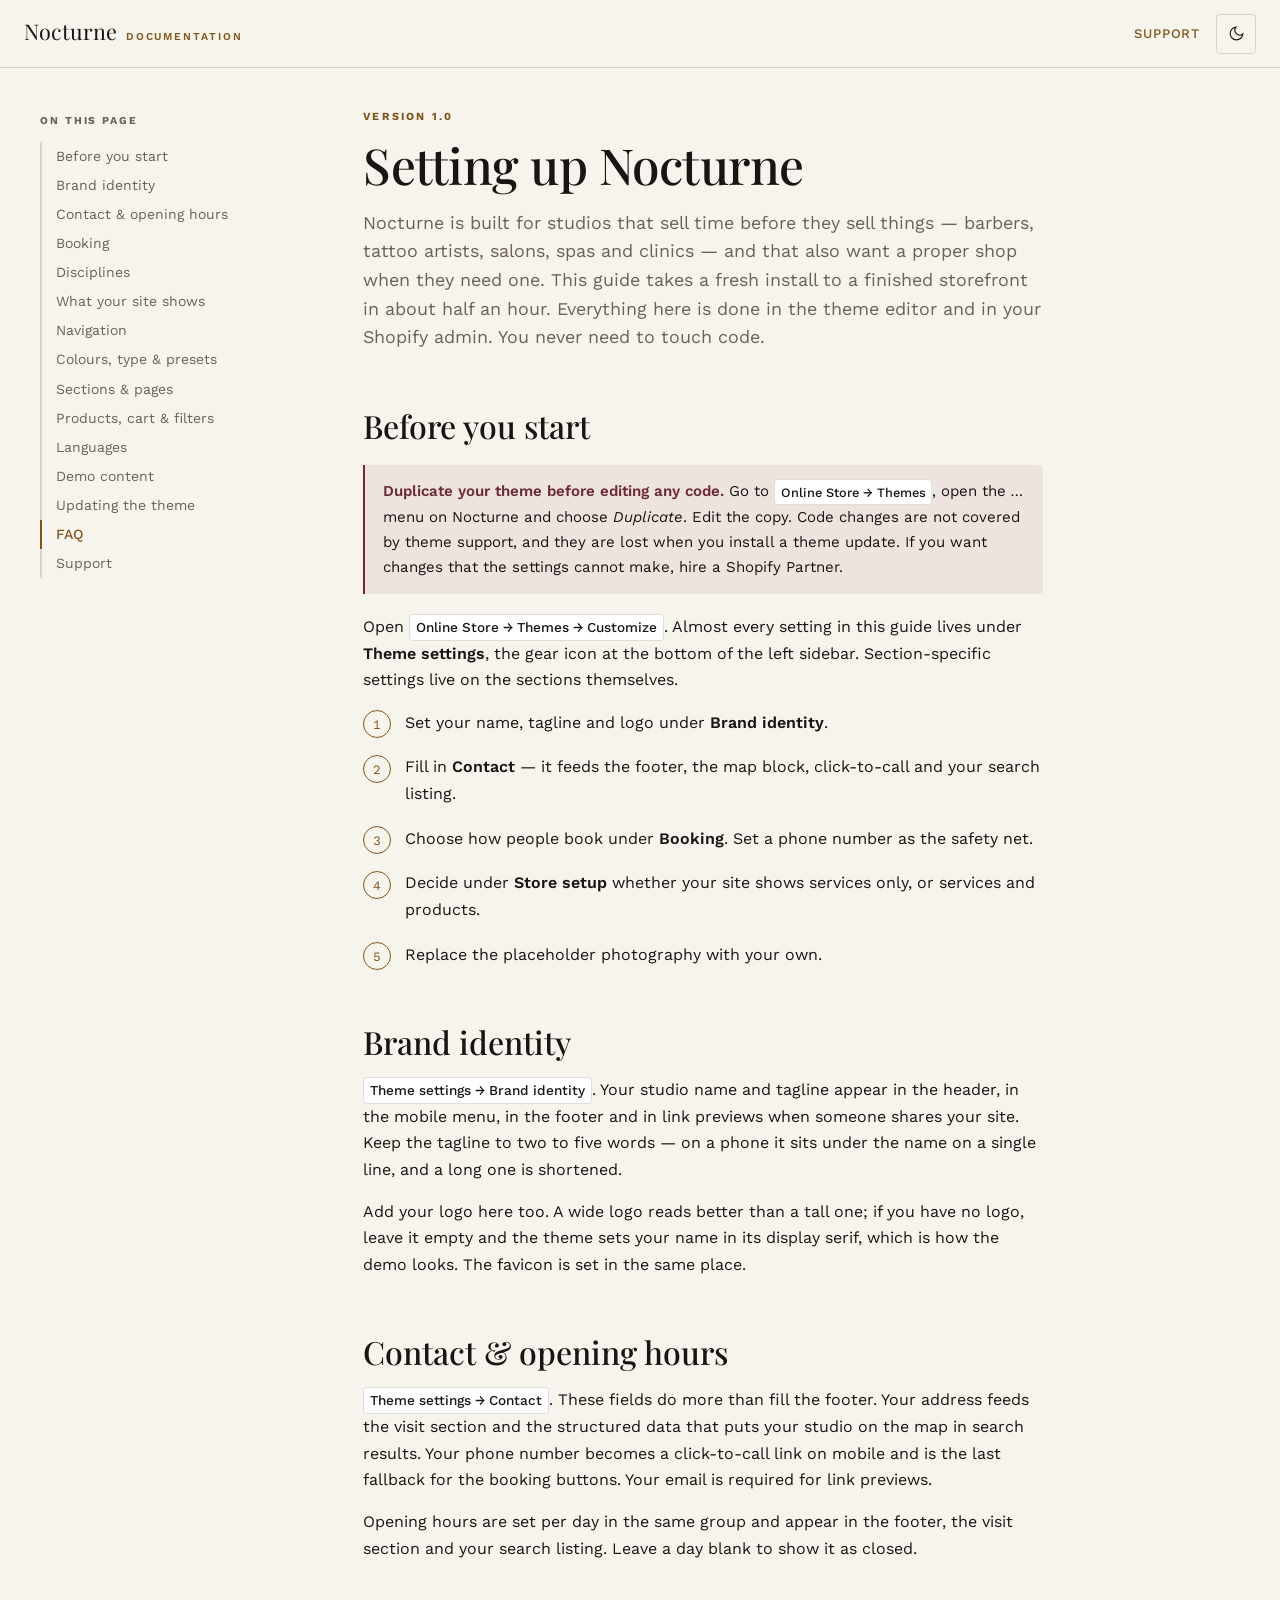
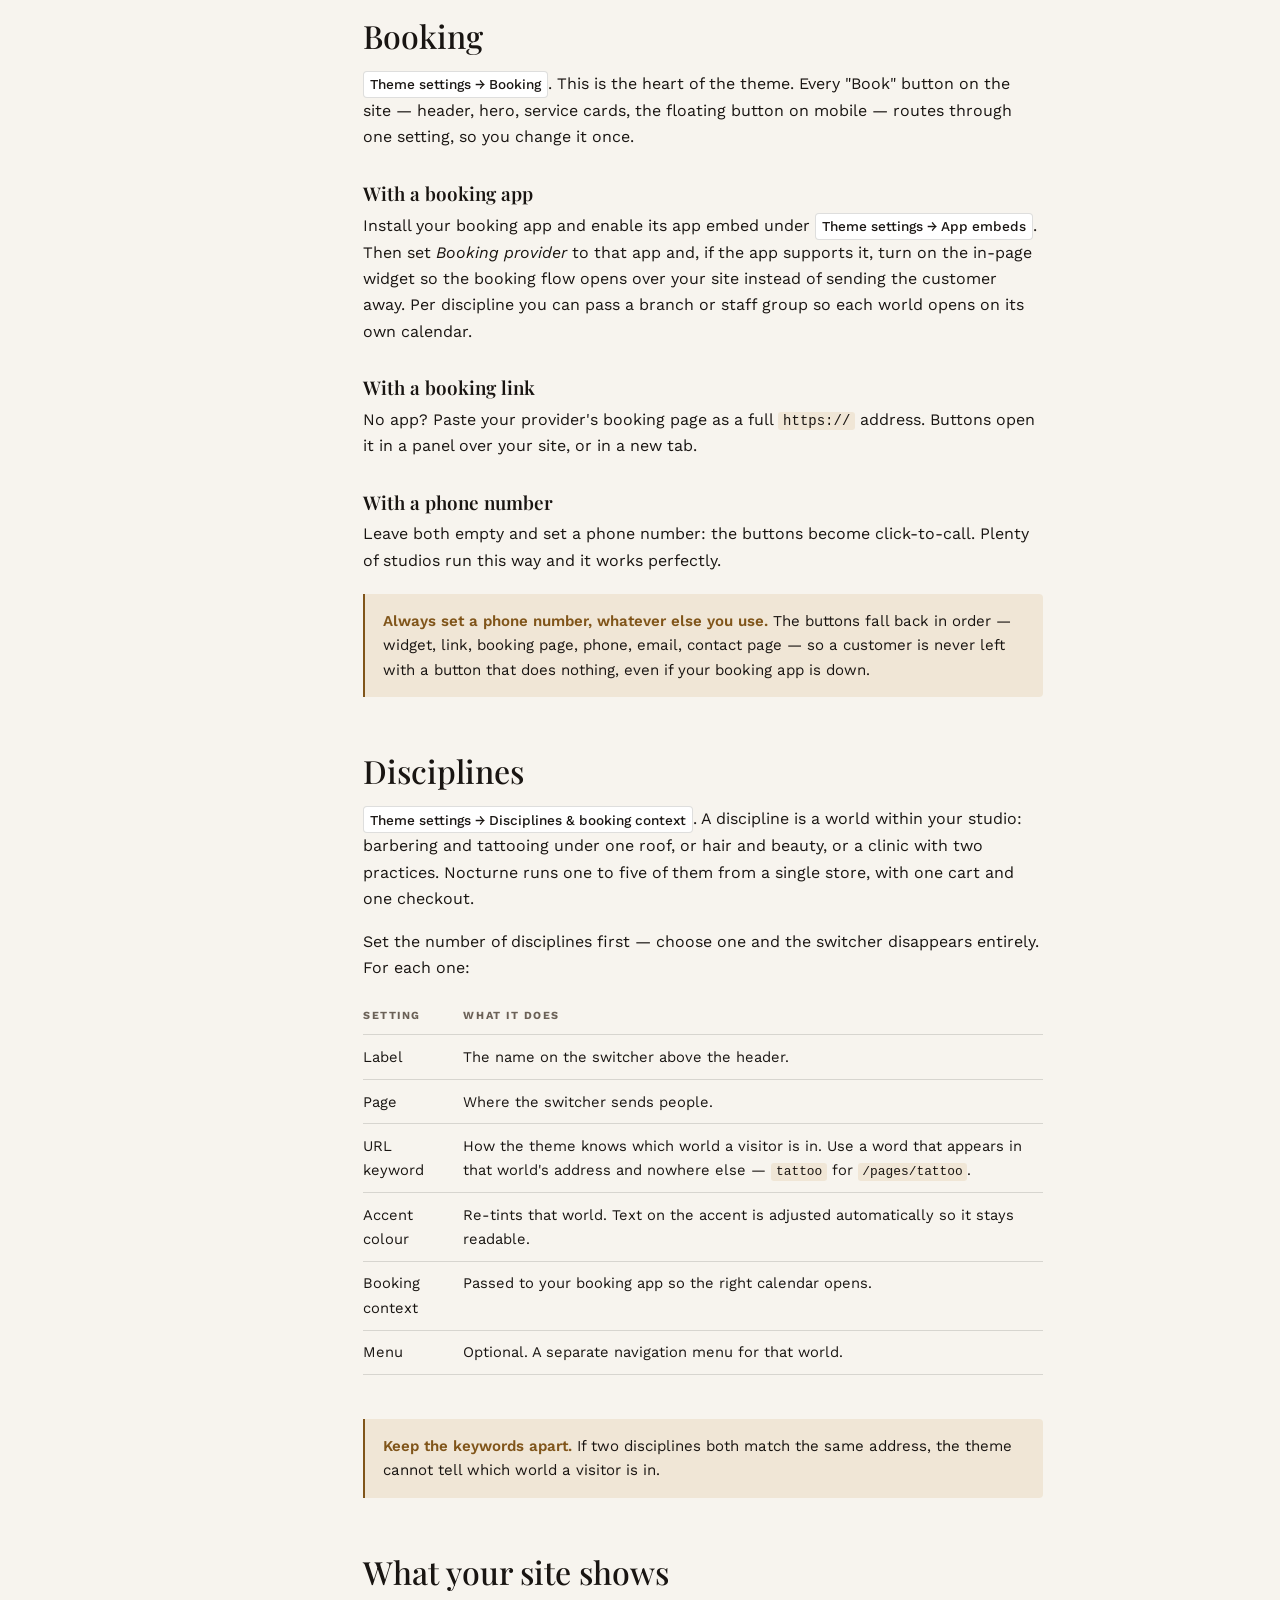
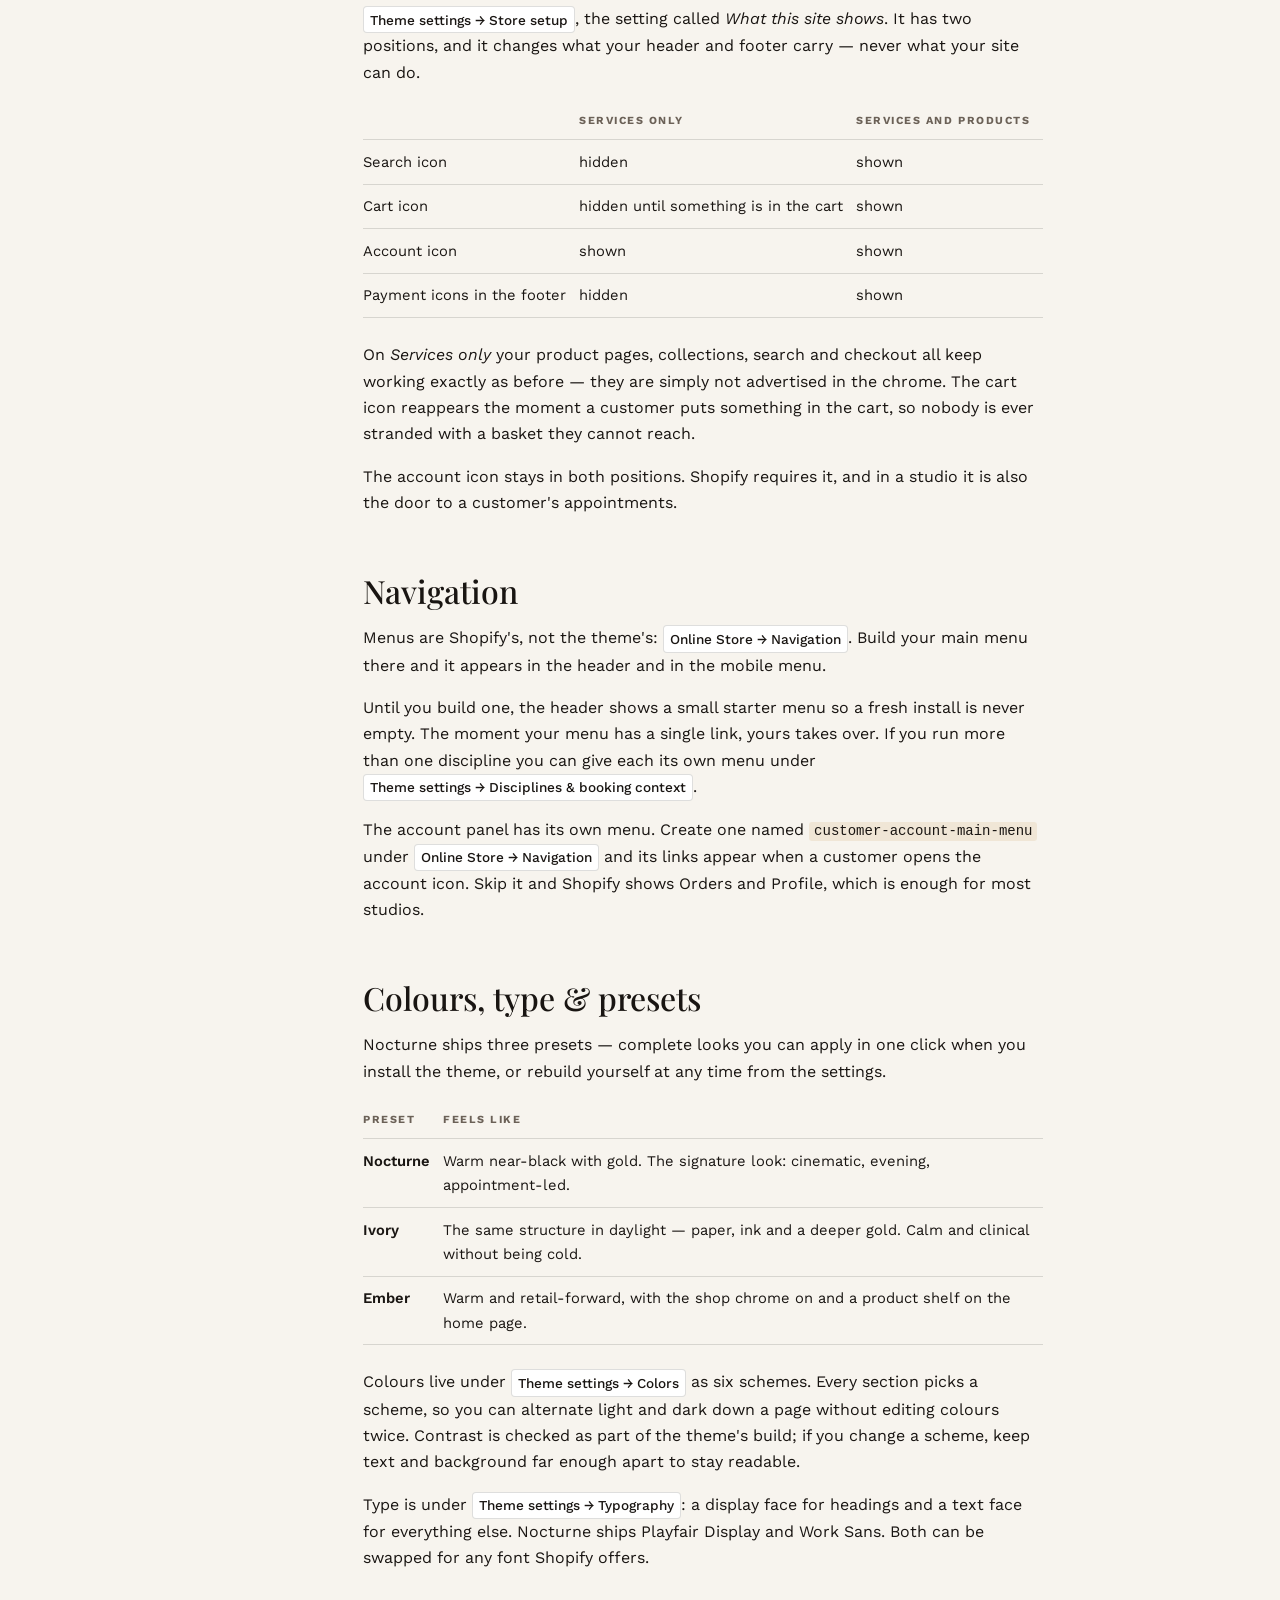
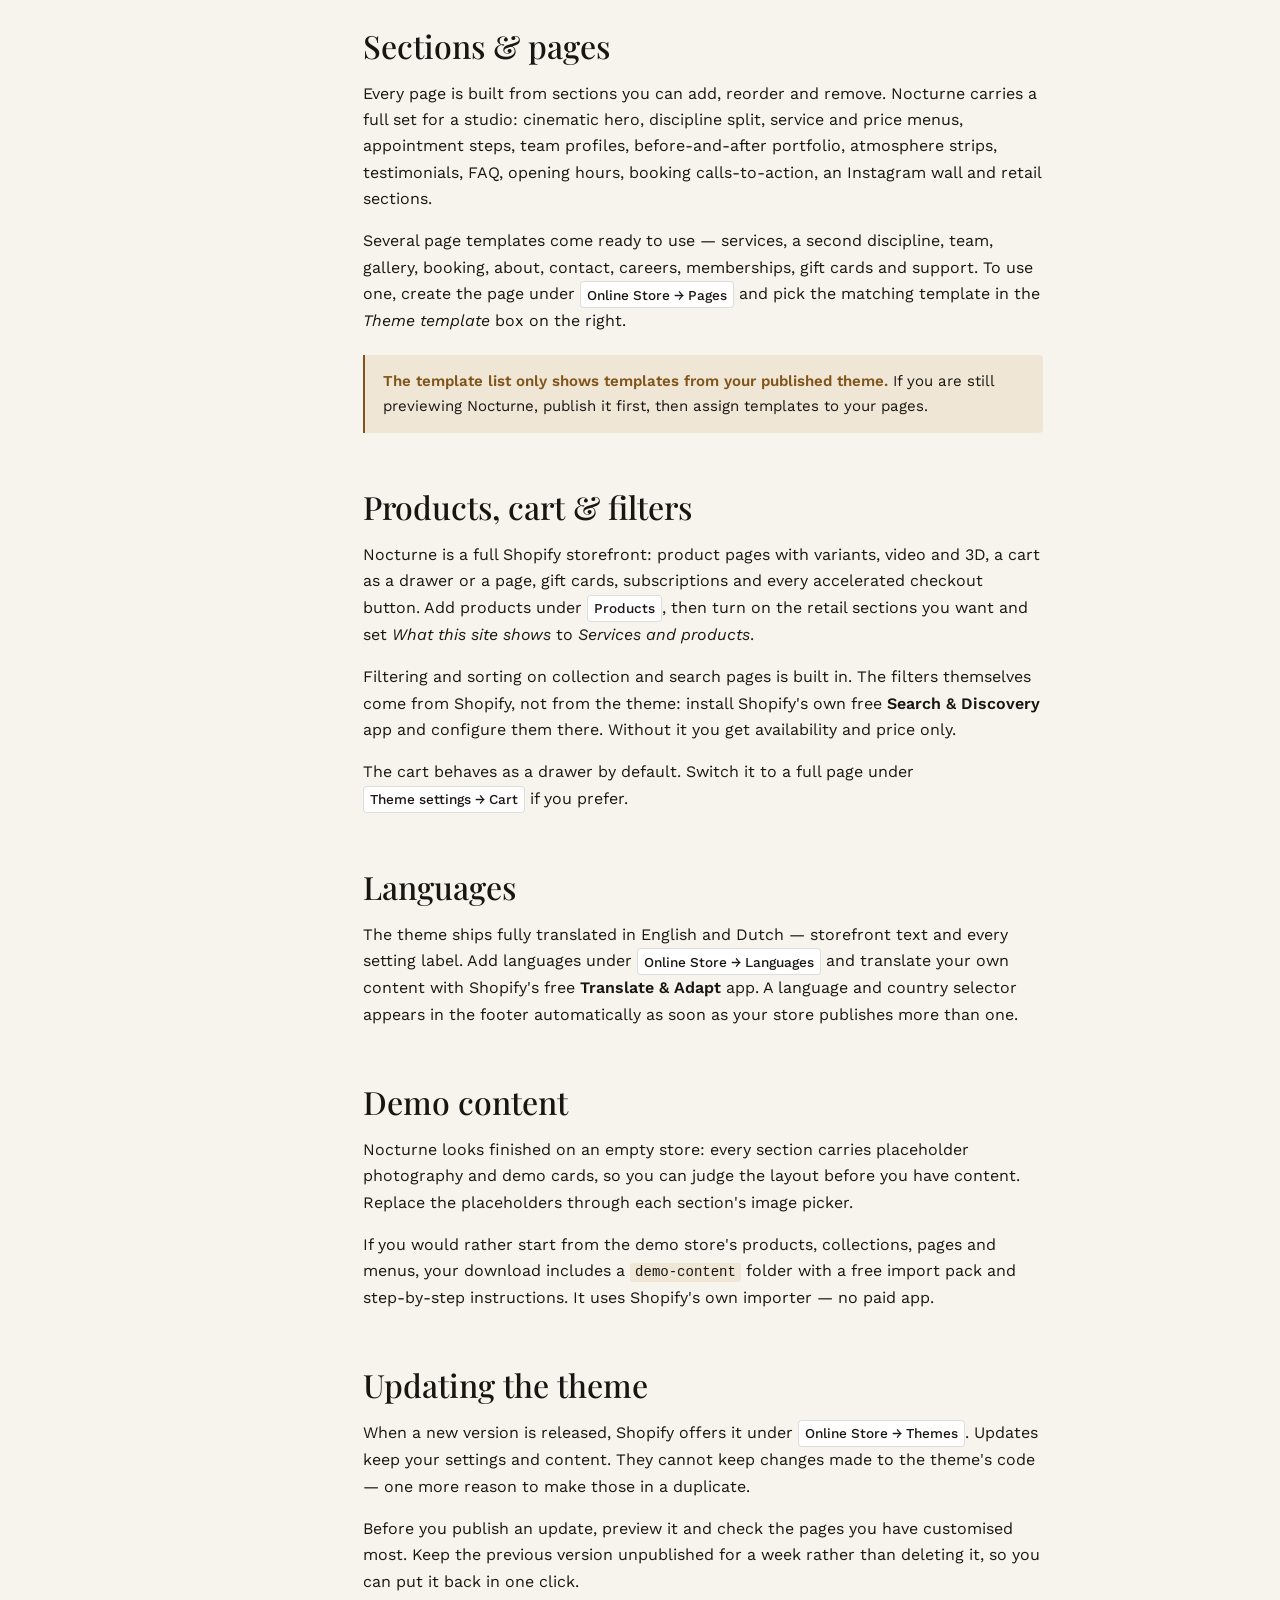
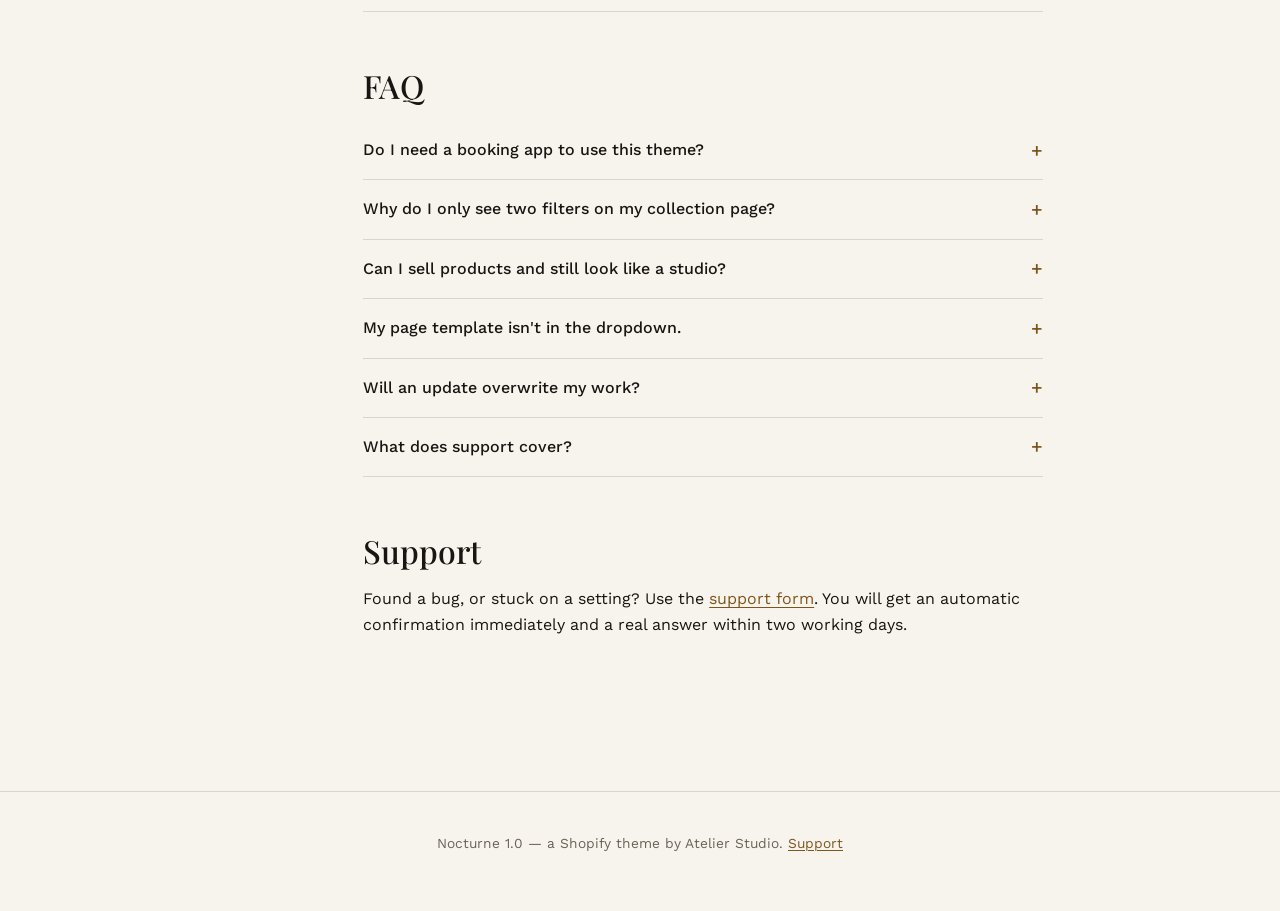
==== index.html @ 0e1caf20 "docs: sync from the theme repository" ====
<!doctype html>
<html lang="en" data-theme-preference>
<head>
<meta charset="utf-8">
<meta name="viewport" content="width=device-width, initial-scale=1">
<title>Nocturne — theme documentation</title>
<meta name="description" content="Set up the Nocturne Shopify theme: brand, booking, disciplines, storefront mode, navigation, colour schemes, products and languages.">
<link rel="preconnect" href="https://fonts.googleapis.com">
<link rel="preconnect" href="https://fonts.gstatic.com" crossorigin>
<link rel="stylesheet" href="https://fonts.googleapis.com/css2?family=Playfair+Display:wght@400;500;600&family=Work+Sans:wght@400;500;600;700&display=swap">
<link rel="stylesheet" href="assets/docs.css">
<script>
  // Applied before paint so a chosen theme never flashes the other one.
  try {
    var saved = localStorage.getItem('nocturne-docs-theme');
    if (saved) document.documentElement.setAttribute('data-theme', saved);
  } catch (e) {}
</script>
</head>
<body>

<header class="masthead">
  <a class="masthead__mark" href="./">
    <span class="masthead__name">Nocturne</span>
    <span class="masthead__kind">Documentation</span>
  </a>
  <a class="masthead__link" href="support.html">Support</a>
  <button class="theme-toggle" type="button" data-theme-toggle aria-label="Switch between light and dark">
    <svg viewBox="0 0 24 24" fill="none" stroke="currentColor" stroke-width="1.6" aria-hidden="true">
      <path d="M21 12.8A9 9 0 1 1 11.2 3a7 7 0 0 0 9.8 9.8Z"/>
    </svg>
  </button>
</header>

<div class="layout">

  <details class="toc" data-toc open>
    <summary>On this page</summary>
    <ol>
      <li><a href="#start">Before you start</a></li>
      <li><a href="#brand">Brand identity</a></li>
      <li><a href="#contact">Contact &amp; opening hours</a></li>
      <li><a href="#booking">Booking</a></li>
      <li><a href="#disciplines">Disciplines</a></li>
      <li><a href="#storefront">What your site shows</a></li>
      <li><a href="#navigation">Navigation</a></li>
      <li><a href="#look">Colours, type &amp; presets</a></li>
      <li><a href="#sections">Sections &amp; pages</a></li>
      <li><a href="#products">Products, cart &amp; filters</a></li>
      <li><a href="#languages">Languages</a></li>
      <li><a href="#demo">Demo content</a></li>
      <li><a href="#updates">Updating the theme</a></li>
      <li><a href="#faq">FAQ</a></li>
      <li><a href="#support">Support</a></li>
    </ol>
  </details>

  <main class="content">

    <p class="eyebrow">Version 1.0</p>
    <h1>Setting up Nocturne</h1>
    <p class="lede">
      Nocturne is built for studios that sell time before they sell things — barbers, tattoo
      artists, salons, spas and clinics — and that also want a proper shop when they need one.
      This guide takes a fresh install to a finished storefront in about half an hour. Everything
      here is done in the theme editor and in your Shopify admin. You never need to touch code.
    </p>

    <section id="start">
      <h2>Before you start</h2>
      <div class="note note--caution">
        <p>
          <strong>Duplicate your theme before editing any code.</strong> Go to
          <span class="path">Online Store → Themes</span>, open the <em>…</em> menu on Nocturne and
          choose <em>Duplicate</em>. Edit the copy. Code changes are not covered by theme support,
          and they are lost when you install a theme update. If you want changes that the settings
          cannot make, hire a Shopify Partner.
        </p>
      </div>
      <p>
        Open <span class="path">Online Store → Themes → Customize</span>. Almost every setting in
        this guide lives under <strong>Theme settings</strong>, the gear icon at the bottom of the
        left sidebar. Section-specific settings live on the sections themselves.
      </p>
      <ol class="steps">
        <li>Set your name, tagline and logo under <strong>Brand identity</strong>.</li>
        <li>Fill in <strong>Contact</strong> — it feeds the footer, the map block, click-to-call and your search listing.</li>
        <li>Choose how people book under <strong>Booking</strong>. Set a phone number as the safety net.</li>
        <li>Decide under <strong>Store setup</strong> whether your site shows services only, or services and products.</li>
        <li>Replace the placeholder photography with your own.</li>
      </ol>
    </section>

    <section id="brand">
      <h2>Brand identity</h2>
      <p>
        <span class="path">Theme settings → Brand identity</span>. Your studio name and tagline
        appear in the header, in the mobile menu, in the footer and in link previews when someone
        shares your site. Keep the tagline to two to five words — on a phone it sits under the
        name on a single line, and a long one is shortened.
      </p>
      <p>
        Add your logo here too. A wide logo reads better than a tall one; if you have no logo,
        leave it empty and the theme sets your name in its display serif, which is how the demo
        looks. The favicon is set in the same place.
      </p>
    </section>

    <section id="contact">
      <h2>Contact &amp; opening hours</h2>
      <p>
        <span class="path">Theme settings → Contact</span>. These fields do more than fill the
        footer. Your address feeds the visit section and the structured data that puts your studio
        on the map in search results. Your phone number becomes a click-to-call link on mobile and
        is the last fallback for the booking buttons. Your email is required for link previews.
      </p>
      <p>
        Opening hours are set per day in the same group and appear in the footer, the visit
        section and your search listing. Leave a day blank to show it as closed.
      </p>
    </section>

    <section id="booking">
      <h2>Booking</h2>
      <p>
        <span class="path">Theme settings → Booking</span>. This is the heart of the theme. Every
        "Book" button on the site — header, hero, service cards, the floating button on mobile —
        routes through one setting, so you change it once.
      </p>

      <h3>With a booking app</h3>
      <p>
        Install your booking app and enable its app embed under
        <span class="path">Theme settings → App embeds</span>. Then set <em>Booking provider</em> to
        that app and, if the app supports it, turn on the in-page widget so the booking flow opens
        over your site instead of sending the customer away. Per discipline you can pass a branch
        or staff group so each world opens on its own calendar.
      </p>

      <h3>With a booking link</h3>
      <p>
        No app? Paste your provider's booking page as a full <code>https://</code> address. Buttons
        open it in a panel over your site, or in a new tab.
      </p>

      <h3>With a phone number</h3>
      <p>
        Leave both empty and set a phone number: the buttons become click-to-call. Plenty of
        studios run this way and it works perfectly.
      </p>

      <div class="note">
        <p>
          <strong>Always set a phone number, whatever else you use.</strong> The buttons fall back
          in order — widget, link, booking page, phone, email, contact page — so a customer is
          never left with a button that does nothing, even if your booking app is down.
        </p>
      </div>
    </section>

    <section id="disciplines">
      <h2>Disciplines</h2>
      <p>
        <span class="path">Theme settings → Disciplines &amp; booking context</span>. A discipline
        is a world within your studio: barbering and tattooing under one roof, or hair and beauty,
        or a clinic with two practices. Nocturne runs one to five of them from a single store, with
        one cart and one checkout.
      </p>
      <p>Set the number of disciplines first — choose one and the switcher disappears entirely. For each one:</p>
      <div class="table-scroll">
        <table>
          <thead><tr><th>Setting</th><th>What it does</th></tr></thead>
          <tbody>
            <tr><td>Label</td><td>The name on the switcher above the header.</td></tr>
            <tr><td>Page</td><td>Where the switcher sends people.</td></tr>
            <tr><td>URL keyword</td><td>How the theme knows which world a visitor is in. Use a word that appears in that world's address and nowhere else — <code>tattoo</code> for <code>/pages/tattoo</code>.</td></tr>
            <tr><td>Accent colour</td><td>Re-tints that world. Text on the accent is adjusted automatically so it stays readable.</td></tr>
            <tr><td>Booking context</td><td>Passed to your booking app so the right calendar opens.</td></tr>
            <tr><td>Menu</td><td>Optional. A separate navigation menu for that world.</td></tr>
          </tbody>
        </table>
      </div>
      <div class="note">
        <p><strong>Keep the keywords apart.</strong> If two disciplines both match the same address, the theme cannot tell which world a visitor is in.</p>
      </div>
    </section>

    <section id="storefront">
      <h2>What your site shows</h2>
      <p>
        <span class="path">Theme settings → Store setup</span>, the setting called
        <em>What this site shows</em>. It has two positions, and it changes what your header and
        footer carry — never what your site can do.
      </p>
      <div class="table-scroll">
        <table>
          <thead><tr><th></th><th>Services only</th><th>Services and products</th></tr></thead>
          <tbody>
            <tr><td>Search icon</td><td>hidden</td><td>shown</td></tr>
            <tr><td>Cart icon</td><td>hidden until something is in the cart</td><td>shown</td></tr>
            <tr><td>Account icon</td><td>shown</td><td>shown</td></tr>
            <tr><td>Payment icons in the footer</td><td>hidden</td><td>shown</td></tr>
          </tbody>
        </table>
      </div>
      <p>
        On <em>Services only</em> your product pages, collections, search and checkout all keep
        working exactly as before — they are simply not advertised in the chrome. The cart icon
        reappears the moment a customer puts something in the cart, so nobody is ever stranded
        with a basket they cannot reach.
      </p>
      <p>
        The account icon stays in both positions. Shopify requires it, and in a studio it is also
        the door to a customer's appointments.
      </p>
    </section>

    <section id="navigation">
      <h2>Navigation</h2>
      <p>
        Menus are Shopify's, not the theme's: <span class="path">Online Store → Navigation</span>.
        Build your main menu there and it appears in the header and in the mobile menu.
      </p>
      <p>
        Until you build one, the header shows a small starter menu so a fresh install is never
        empty. The moment your menu has a single link, yours takes over. If you run more than one
        discipline you can give each its own menu under
        <span class="path">Theme settings → Disciplines &amp; booking context</span>.
      </p>
      <p>
        The account panel has its own menu. Create one named
        <code>customer-account-main-menu</code> under
        <span class="path">Online Store → Navigation</span> and its links appear when a customer
        opens the account icon. Skip it and Shopify shows Orders and Profile, which is enough for
        most studios.
      </p>
    </section>

    <section id="look">
      <h2>Colours, type &amp; presets</h2>
      <p>
        Nocturne ships three presets — complete looks you can apply in one click when you install
        the theme, or rebuild yourself at any time from the settings.
      </p>
      <div class="table-scroll">
        <table>
          <thead><tr><th>Preset</th><th>Feels like</th></tr></thead>
          <tbody>
            <tr><td><strong>Nocturne</strong></td><td>Warm near-black with gold. The signature look: cinematic, evening, appointment-led.</td></tr>
            <tr><td><strong>Ivory</strong></td><td>The same structure in daylight — paper, ink and a deeper gold. Calm and clinical without being cold.</td></tr>
            <tr><td><strong>Ember</strong></td><td>Warm and retail-forward, with the shop chrome on and a product shelf on the home page.</td></tr>
          </tbody>
        </table>
      </div>
      <p>
        Colours live under <span class="path">Theme settings → Colors</span> as six schemes. Every
        section picks a scheme, so you can alternate light and dark down a page without editing
        colours twice. Contrast is checked as part of the theme's build; if you change a scheme,
        keep text and background far enough apart to stay readable.
      </p>
      <p>
        Type is under <span class="path">Theme settings → Typography</span>: a display face for
        headings and a text face for everything else. Nocturne ships Playfair Display and Work
        Sans. Both can be swapped for any font Shopify offers.
      </p>
    </section>

    <section id="sections">
      <h2>Sections &amp; pages</h2>
      <p>
        Every page is built from sections you can add, reorder and remove. Nocturne carries a full
        set for a studio: cinematic hero, discipline split, service and price menus, appointment
        steps, team profiles, before-and-after portfolio, atmosphere strips, testimonials, FAQ,
        opening hours, booking calls-to-action, an Instagram wall and retail sections.
      </p>
      <p>
        Several page templates come ready to use — services, a second discipline, team, gallery,
        booking, about, contact, careers, memberships, gift cards and support. To use one, create
        the page under <span class="path">Online Store → Pages</span> and pick the matching
        template in the <em>Theme template</em> box on the right.
      </p>
      <div class="note">
        <p>
          <strong>The template list only shows templates from your published theme.</strong> If you
          are still previewing Nocturne, publish it first, then assign templates to your pages.
        </p>
      </div>
    </section>

    <section id="products">
      <h2>Products, cart &amp; filters</h2>
      <p>
        Nocturne is a full Shopify storefront: product pages with variants, video and 3D, a cart
        as a drawer or a page, gift cards, subscriptions and every accelerated checkout button.
        Add products under <span class="path">Products</span>, then turn on the retail sections you
        want and set <em>What this site shows</em> to <em>Services and products</em>.
      </p>
      <p>
        Filtering and sorting on collection and search pages is built in. The filters themselves
        come from Shopify, not from the theme: install Shopify's own free
        <strong>Search &amp; Discovery</strong> app and configure them there. Without it you get
        availability and price only.
      </p>
      <p>
        The cart behaves as a drawer by default. Switch it to a full page under
        <span class="path">Theme settings → Cart</span> if you prefer.
      </p>
    </section>

    <section id="languages">
      <h2>Languages</h2>
      <p>
        The theme ships fully translated in English and Dutch — storefront text and every setting
        label. Add languages under <span class="path">Online Store → Languages</span> and translate
        your own content with Shopify's free <strong>Translate &amp; Adapt</strong> app. A language
        and country selector appears in the footer automatically as soon as your store publishes
        more than one.
      </p>
    </section>

    <section id="demo">
      <h2>Demo content</h2>
      <p>
        Nocturne looks finished on an empty store: every section carries placeholder photography
        and demo cards, so you can judge the layout before you have content. Replace the
        placeholders through each section's image picker.
      </p>
      <p>
        If you would rather start from the demo store's products, collections, pages and menus,
        your download includes a <code>demo-content</code> folder with a free import pack and
        step-by-step instructions. It uses Shopify's own importer — no paid app.
      </p>
    </section>

    <section id="updates">
      <h2>Updating the theme</h2>
      <p>
        When a new version is released, Shopify offers it under
        <span class="path">Online Store → Themes</span>. Updates keep your settings and content.
        They cannot keep changes made to the theme's code — one more reason to make those in a
        duplicate.
      </p>
      <p>
        Before you publish an update, preview it and check the pages you have customised most.
        Keep the previous version unpublished for a week rather than deleting it, so you can put
        it back in one click.
      </p>
    </section>

    <section id="faq" class="faq">
      <h2>FAQ</h2>

      <details>
        <summary>Do I need a booking app to use this theme?</summary>
        <p>
          No. The theme works with a booking app, with a link to any booking provider, or with
          nothing but a phone number. It never depends on one particular app.
        </p>
      </details>

      <details>
        <summary>Why do I only see two filters on my collection page?</summary>
        <p>
          Filters come from Shopify, not from the theme. Install Shopify's free
          <strong>Search &amp; Discovery</strong> app and add the filters you want there; they
          appear on your storefront immediately.
        </p>
      </details>

      <details>
        <summary>Can I sell products and still look like a studio?</summary>
        <p>
          That is what <em>What this site shows</em> is for. On <em>Services only</em> the header
          drops its shop icons while your products, collections and checkout keep working. Switch
          to <em>Services and products</em> when you want the shop out front.
        </p>
      </details>

      <details>
        <summary>My page template isn't in the dropdown.</summary>
        <p>
          Shopify only lists templates from the theme that is currently published. Publish Nocturne
          first, then assign the template to your page.
        </p>
      </details>

      <details>
        <summary>Will an update overwrite my work?</summary>
        <p>
          Your settings, content and images are kept. Changes made directly to the theme's code are
          not — make those in a duplicate of the theme.
        </p>
      </details>

      <details>
        <summary>What does support cover?</summary>
        <p>
          Bugs in the theme, and questions about how to use it. It does not cover custom code,
          third-party apps, or design work on your store — for those, a Shopify Partner is the
          right help. See the <a href="support.html">support page</a>.
        </p>
      </details>
    </section>

    <section id="support">
      <h2>Support</h2>
      <p>
        Found a bug, or stuck on a setting? Use the
        <a href="support.html">support form</a>. You will get an automatic confirmation
        immediately and a real answer within two working days.
      </p>
    </section>

  </main>
</div>

<footer class="footer">
  <p>Nocturne 1.0 — a Shopify theme by Atelier Studio. <a href="support.html">Support</a></p>
</footer>

<script>
  // Theme toggle. The button flips the stamp the stylesheet keys off; without a
  // stamp the page follows the reader's system setting, which is the default.
  (function () {
    // Ships open so a no-JS desktop keeps its contents list; folded away here
    // only where it would otherwise push the article off the screen.
    var toc = document.querySelector('[data-toc]');
    if (toc && window.matchMedia('(max-width: 899px)').matches) toc.open = false;

    var root = document.documentElement;
    var button = document.querySelector('[data-theme-toggle]');
    button.addEventListener('click', function () {
      var dark = window.matchMedia('(prefers-color-scheme: dark)').matches;
      var current = root.getAttribute('data-theme') || (dark ? 'dark' : 'light');
      var next = current === 'dark' ? 'light' : 'dark';
      root.setAttribute('data-theme', next);
      try { localStorage.setItem('nocturne-docs-theme', next); } catch (e) {}
    });

    // Mark the section being read in the table of contents.
    var links = [].slice.call(document.querySelectorAll('.toc a'));
    var sections = links
      .map(function (a) { return document.querySelector(a.getAttribute('href')); })
      .filter(Boolean);
    if (!('IntersectionObserver' in window) || !sections.length) return;
    var observer = new IntersectionObserver(function (entries) {
      entries.forEach(function (entry) {
        if (!entry.isIntersecting) return;
        links.forEach(function (a) {
          a.setAttribute('aria-current', a.getAttribute('href') === '#' + entry.target.id ? 'true' : 'false');
        });
      });
    }, { rootMargin: '-20% 0px -70% 0px' });
    sections.forEach(function (section) { observer.observe(section); });
  })();
</script>

</body>
</html>
---- assets/docs.css ----
/*
 * Nocturne documentation — house style.
 *
 * The theme ships Playfair Display + Work Sans and a warm near-black ground with
 * a gold brand. The documentation uses the same two faces and the same palette
 * on purpose: a merchant who has just bought the theme should recognise where
 * they are, and Shopify's own requirement is that the documentation reads
 * consistently with the theme settings.
 *
 * Light values live on bare :root so the un-stamped "system" state resolves;
 * dark is redefined once for prefers-color-scheme and once for the explicit
 * toggle, so neither can strand the other's text on the wrong ground.
 */

:root {
  --ground: #f7f4ee;
  --surface: #ffffff;
  --surface-sunken: #efe9df;
  --ink: #191512;
  --ink-muted: #6b6157;
  /* The theme's own AA-safe gold for text on a light surface. */
  --gold: #80551a;
  --gold-strong: #6a4515;
  --gold-wash: rgba(184, 134, 45, 0.12);
  --line: rgba(25, 21, 18, 0.14);
  --note: #6e2b33;
  --note-wash: rgba(110, 43, 51, 0.08);
  --shadow: 0 1px 2px rgba(25, 21, 18, 0.05), 0 8px 24px rgba(25, 21, 18, 0.06);

  --measure: 68ch;
  --sidebar: 17rem;
  --radius: 4px;
  --step: clamp(1rem, 0.6rem + 1.4vw, 1.5rem);
}

@media (prefers-color-scheme: dark) {
  :root:not([data-theme='light']) {
    --ground: #0e0e10;
    --surface: #17130f;
    --surface-sunken: #121010;
    --ink: #f4efe6;
    --ink-muted: #b7aa94;
    --gold: #c78a2f;
    --gold-strong: #d9a04b;
    --gold-wash: rgba(199, 138, 47, 0.13);
    --line: rgba(244, 239, 230, 0.13);
    --note: #d99aa2;
    --note-wash: rgba(110, 43, 51, 0.22);
    --shadow: 0 1px 2px rgba(0, 0, 0, 0.4), 0 12px 32px rgba(0, 0, 0, 0.35);
  }
}

:root[data-theme='dark'] {
  --ground: #0e0e10;
  --surface: #17130f;
  --surface-sunken: #121010;
  --ink: #f4efe6;
  --ink-muted: #b7aa94;
  --gold: #c78a2f;
  --gold-strong: #d9a04b;
  --gold-wash: rgba(199, 138, 47, 0.13);
  --line: rgba(244, 239, 230, 0.13);
  --note: #d99aa2;
  --note-wash: rgba(110, 43, 51, 0.22);
  --shadow: 0 1px 2px rgba(0, 0, 0, 0.4), 0 12px 32px rgba(0, 0, 0, 0.35);
}

*,
*::before,
*::after { box-sizing: border-box; }

html { scroll-behavior: smooth; }
@media (prefers-reduced-motion: reduce) {
  html { scroll-behavior: auto; }
  *, *::before, *::after { animation-duration: 0.01ms !important; transition-duration: 0.01ms !important; }
}

body {
  margin: 0;
  background: var(--ground);
  color: var(--ink);
  font-family: 'Work Sans', -apple-system, BlinkMacSystemFont, 'Segoe UI', Roboto, sans-serif;
  font-size: 1rem;
  line-height: 1.65;
  -webkit-font-smoothing: antialiased;
}

h1, h2, h3, h4 {
  font-family: 'Playfair Display', Georgia, 'Times New Roman', serif;
  font-weight: 500;
  line-height: 1.15;
  text-wrap: balance;
  margin: 0;
}

h1 { font-size: clamp(2.1rem, 1.4rem + 2.6vw, 3.1rem); letter-spacing: -0.01em; }
h2 { font-size: clamp(1.5rem, 1.15rem + 1.3vw, 2rem); margin-block: 3.5rem 1rem; }
h3 { font-size: 1.18rem; font-weight: 600; margin-block: 2rem 0.5rem; }

p, ul, ol, dl { margin-block: 0 1rem; }
ul, ol { padding-inline-start: 1.35rem; }
li { margin-block-end: 0.4rem; }
li::marker { color: var(--gold); }

a { color: var(--gold); text-underline-offset: 0.18em; text-decoration-thickness: 1px; }
a:hover { color: var(--gold-strong); }
:focus-visible { outline: 2px solid var(--gold); outline-offset: 2px; border-radius: 2px; }

strong { font-weight: 600; }

code {
  font-family: ui-monospace, 'SF Mono', 'Cascadia Mono', Menlo, monospace;
  font-size: 0.875em;
  padding: 0.1em 0.35em;
  border-radius: 3px;
  background: var(--gold-wash);
  color: inherit;
}

pre {
  margin-block: 0 1.25rem;
  padding: 1rem 1.15rem;
  border: 1px solid var(--line);
  border-radius: var(--radius);
  background: var(--surface-sunken);
  overflow-x: auto;
}
pre code { background: none; padding: 0; font-size: 0.85rem; line-height: 1.6; }

/* ── Shell ─────────────────────────────────────────────────────────────── */

.masthead {
  position: sticky;
  inset-block-start: 0;
  z-index: 20;
  display: flex;
  align-items: center;
  gap: 1rem;
  padding: 0.85rem var(--step);
  border-block-end: 1px solid var(--line);
  background: color-mix(in srgb, var(--ground) 92%, transparent);
  backdrop-filter: blur(10px);
}

.masthead__mark {
  display: flex;
  align-items: baseline;
  gap: 0.55rem;
  margin-inline-end: auto;
  color: inherit;
  text-decoration: none;
}
.masthead__name {
  font-family: 'Playfair Display', Georgia, serif;
  font-size: 1.35rem;
  line-height: 1;
}
.masthead__kind {
  font-size: 0.66rem;
  font-weight: 600;
  letter-spacing: 0.18em;
  text-transform: uppercase;
  color: var(--gold);
}

.masthead__link {
  font-size: 0.82rem;
  font-weight: 500;
  letter-spacing: 0.06em;
  text-transform: uppercase;
  text-decoration: none;
}

.theme-toggle {
  display: inline-flex;
  align-items: center;
  justify-content: center;
  width: 40px;
  height: 40px;
  padding: 0;
  border: 1px solid var(--line);
  border-radius: var(--radius);
  background: transparent;
  color: inherit;
  cursor: pointer;
}
.theme-toggle:hover { border-color: var(--gold); color: var(--gold); }
.theme-toggle svg { width: 17px; height: 17px; }

.layout {
  display: grid;
  grid-template-columns: var(--sidebar) minmax(0, 1fr);
  gap: clamp(2rem, 4vw, 4rem);
  align-items: start;
  max-width: 78rem;
  margin-inline: auto;
  padding: 0 var(--step) 6rem;
}

.toc {
  position: sticky;
  inset-block-start: 4.5rem;
  max-height: calc(100dvh - 6rem);
  padding-block: 2.5rem;
  overflow-y: auto;
  font-size: 0.875rem;
}
/* A <details> so the phone can fold fifteen entries away instead of pushing the
   article a screen and a half down. It ships `open`, and the script closes it
   only on small screens — so with no JavaScript the desktop keeps its list and
   the phone keeps a long but working one. */
.toc summary {
  display: flex;
  align-items: center;
  justify-content: space-between;
  margin: 0 0 0.75rem;
  font-family: 'Work Sans', sans-serif;
  font-size: 0.66rem;
  font-weight: 700;
  letter-spacing: 0.18em;
  text-transform: uppercase;
  color: var(--ink-muted);
  cursor: default;
  list-style: none;
}
.toc summary::-webkit-details-marker { display: none; }
.toc summary::after { content: ''; }
.toc ol { list-style: none; margin: 0; padding: 0; counter-reset: toc; }
.toc li { margin: 0; }
.toc a {
  display: block;
  padding: 0.32rem 0 0.32rem 0.85rem;
  border-inline-start: 2px solid var(--line);
  color: var(--ink-muted);
  text-decoration: none;
  line-height: 1.35;
}
.toc a:hover { color: var(--ink); border-inline-start-color: var(--gold); }
.toc a[aria-current='true'] { color: var(--gold); border-inline-start-color: var(--gold); font-weight: 500; }

.content { padding-block: 2.5rem; max-width: var(--measure); }
.content > * { max-width: var(--measure); }

.lede {
  font-size: 1.12rem;
  line-height: 1.6;
  color: var(--ink-muted);
  margin-block: 1rem 2rem;
}

section[id] { scroll-margin-block-start: 5rem; }

/* ── Components ────────────────────────────────────────────────────────── */

.eyebrow {
  margin: 0 0 0.6rem;
  font-size: 0.68rem;
  font-weight: 700;
  letter-spacing: 0.2em;
  text-transform: uppercase;
  color: var(--gold);
}

/* Where to click, repeated often enough to earn its own mark. */
.path {
  display: inline-block;
  padding: 0.1em 0.45em;
  border: 1px solid var(--line);
  border-radius: var(--radius);
  background: var(--surface);
  font-size: 0.85em;
  font-weight: 500;
  white-space: nowrap;
}

.note {
  margin-block: 1.25rem;
  padding: 0.9rem 1.1rem;
  border-inline-start: 2px solid var(--gold);
  border-radius: 0 var(--radius) var(--radius) 0;
  background: var(--gold-wash);
  font-size: 0.94rem;
}
.note--caution { border-inline-start-color: var(--note); background: var(--note-wash); }
.note p:last-child { margin-block-end: 0; }
.note strong { color: var(--gold); }
.note--caution strong { color: var(--note); }

table {
  width: 100%;
  margin-block: 0 1.5rem;
  border-collapse: collapse;
  font-size: 0.92rem;
}
.table-scroll { overflow-x: auto; max-width: var(--measure); }
th, td {
  padding: 0.6rem 0.8rem 0.6rem 0;
  border-block-end: 1px solid var(--line);
  text-align: start;
  vertical-align: top;
}
th {
  font-size: 0.68rem;
  font-weight: 700;
  letter-spacing: 0.14em;
  text-transform: uppercase;
  color: var(--ink-muted);
}

/* The setup really is a sequence, so it is numbered. Nothing else is. */
.steps { counter-reset: step; list-style: none; padding: 0; }
.steps > li {
  position: relative;
  counter-increment: step;
  padding-inline-start: 2.6rem;
  margin-block-end: 1.15rem;
}
.steps > li::before {
  content: counter(step);
  position: absolute;
  inset-inline-start: 0;
  inset-block-start: 0.05rem;
  width: 1.75rem;
  height: 1.75rem;
  display: grid;
  place-content: center;
  border: 1px solid var(--gold);
  border-radius: 50%;
  color: var(--gold);
  font-size: 0.8rem;
  font-variant-numeric: tabular-nums;
}

.faq { border-block-start: 1px solid var(--line); }
.faq details { border-block-end: 1px solid var(--line); }
.faq summary {
  display: flex;
  align-items: center;
  justify-content: space-between;
  gap: 1rem;
  padding: 1rem 0;
  font-weight: 500;
  cursor: pointer;
  list-style: none;
}
.faq summary::-webkit-details-marker { display: none; }
.faq summary::after {
  content: '+';
  color: var(--gold);
  font-size: 1.2rem;
  line-height: 1;
}
.faq details[open] summary::after { content: '\2212'; }
.faq details > *:not(summary) { margin-block-end: 1rem; }

.footer {
  border-block-start: 1px solid var(--line);
  padding: 2.5rem var(--step);
  color: var(--ink-muted);
  font-size: 0.86rem;
  text-align: center;
}

/* ── Support form ──────────────────────────────────────────────────────── */

.field { display: grid; gap: 0.4rem; margin-block-end: 1.15rem; }
.field label { font-size: 0.86rem; font-weight: 500; }
.field .hint { font-size: 0.8rem; color: var(--ink-muted); }

input[type='text'],
input[type='email'],
input[type='url'],
input[type='file'],
select,
textarea {
  width: 100%;
  min-height: 44px;
  padding: 0.6rem 0.75rem;
  border: 1px solid var(--line);
  border-radius: var(--radius);
  background: var(--surface);
  color: inherit;
  font: inherit;
  /* 16px keeps iOS from zooming the page when a field takes focus. */
  font-size: max(1rem, 16px);
}
textarea { min-height: 9rem; resize: vertical; line-height: 1.55; }
input:focus-visible, select:focus-visible, textarea:focus-visible { border-color: var(--gold); }

.button {
  display: inline-flex;
  align-items: center;
  justify-content: center;
  gap: 0.5rem;
  min-height: 48px;
  padding: 0.7rem 1.6rem;
  border: 1px solid var(--gold);
  border-radius: var(--radius);
  background: var(--gold);
  color: var(--ground);
  font-family: 'Playfair Display', Georgia, serif;
  font-size: 0.95rem;
  letter-spacing: 0.09em;
  text-transform: uppercase;
  text-decoration: none;
  cursor: pointer;
}
.button:hover { background: var(--gold-strong); border-color: var(--gold-strong); color: var(--ground); }
.button[disabled] { opacity: 0.55; cursor: progress; }

.honeypot { position: absolute; left: -9999px; width: 1px; height: 1px; overflow: hidden; }

.form-status { margin-block-start: 1rem; font-size: 0.92rem; }
.form-status[data-state='error'] { color: var(--note); }
.form-status[data-state='ok'] { color: var(--gold); }

/* ── Small screens ─────────────────────────────────────────────────────── */

@media (max-width: 899px) {
  .layout { grid-template-columns: minmax(0, 1fr); gap: 0; }
  .toc {
    position: static;
    max-height: none;
    padding-block: 1.5rem 0;
    overflow: visible;
  }
  .toc { border-block-end: 1px solid var(--line); padding-block-end: 0.75rem; }
  .toc summary {
    min-height: 44px;
    margin: 0;
    cursor: pointer;
  }
  /* The only chevron on the page, so it is drawn rather than imported. */
  .toc summary::after {
    content: '';
    width: 0.42rem;
    height: 0.42rem;
    border-inline-end: 1.5px solid var(--gold);
    border-block-end: 1.5px solid var(--gold);
    transform: rotate(45deg) translate(-2px, -2px);
    transition: transform 0.18s ease;
  }
  .toc[open] summary::after { transform: rotate(225deg) translate(-2px, -2px); }
  .toc ol { display: grid; gap: 0.15rem; padding-block: 0.35rem 0.5rem; }
  .content { padding-block-start: 1.5rem; }
}

@media (max-width: 560px) {
  .masthead__kind { display: none; }
}
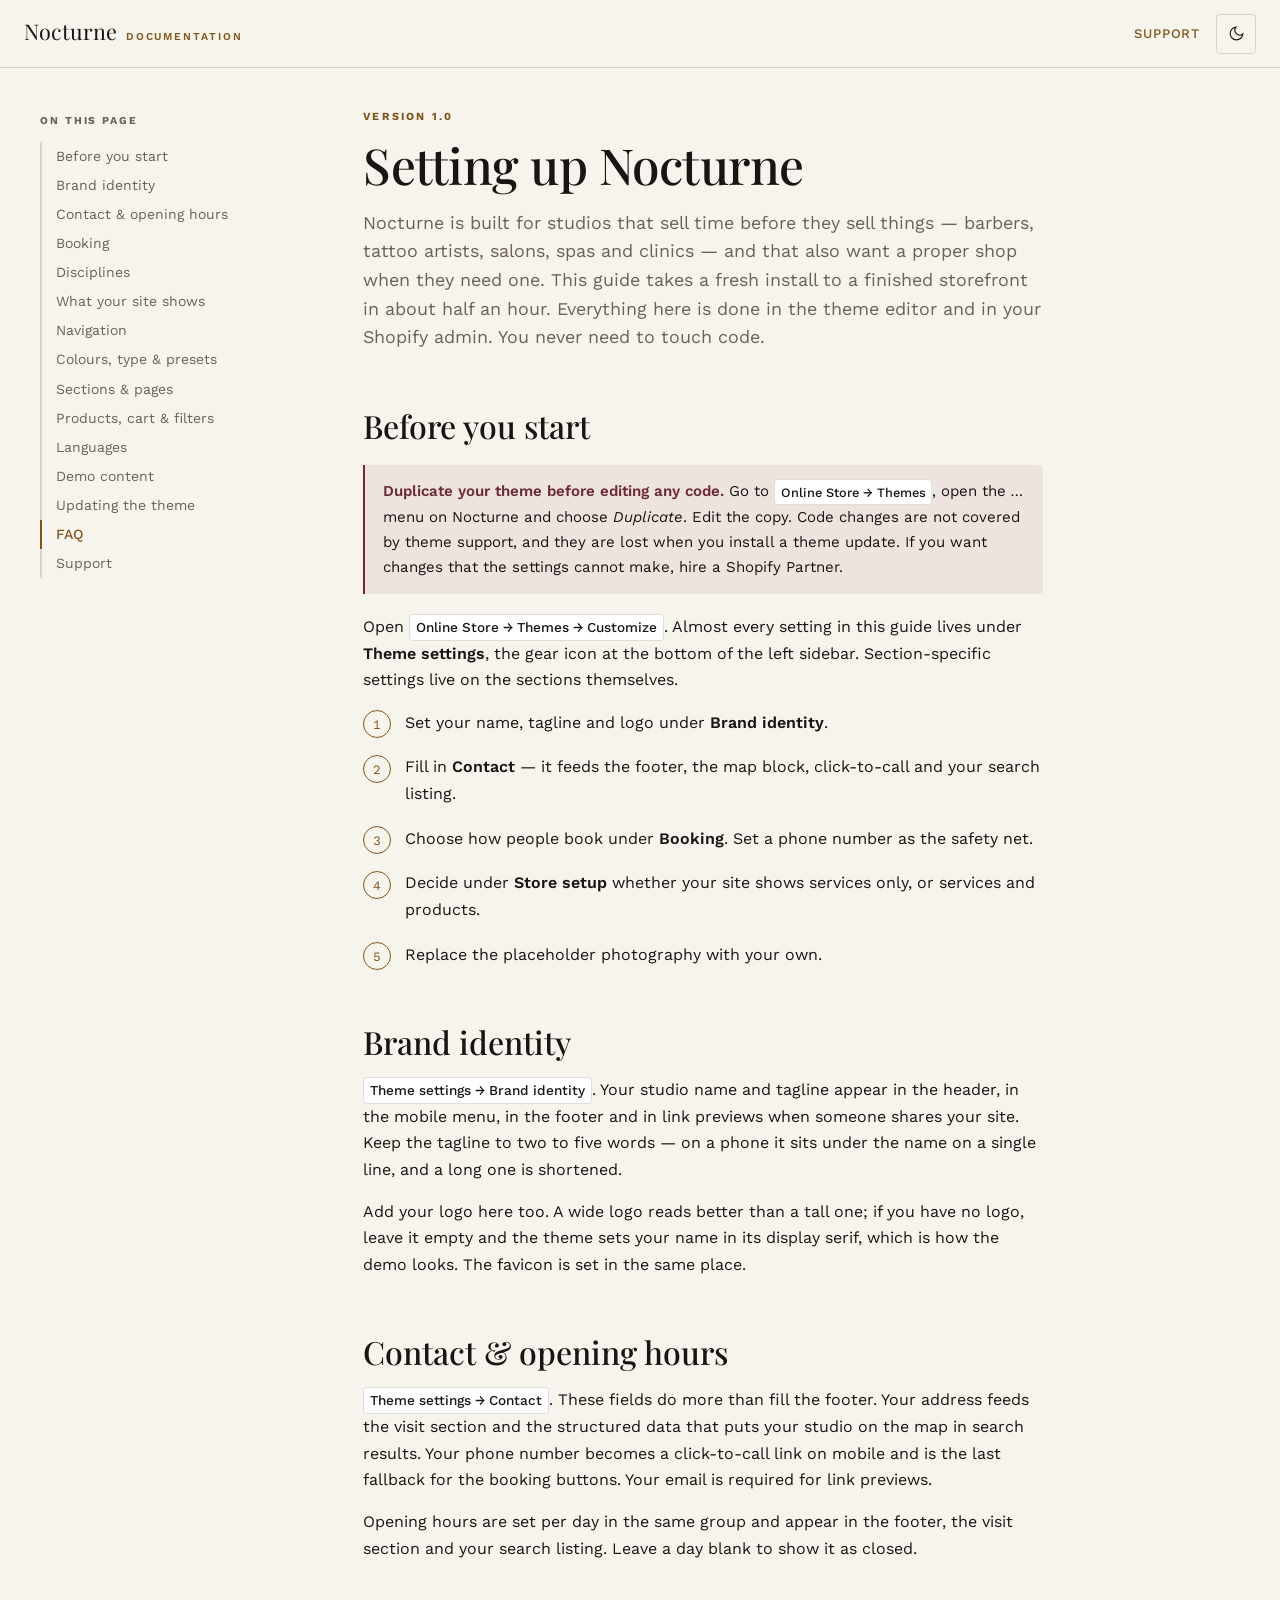
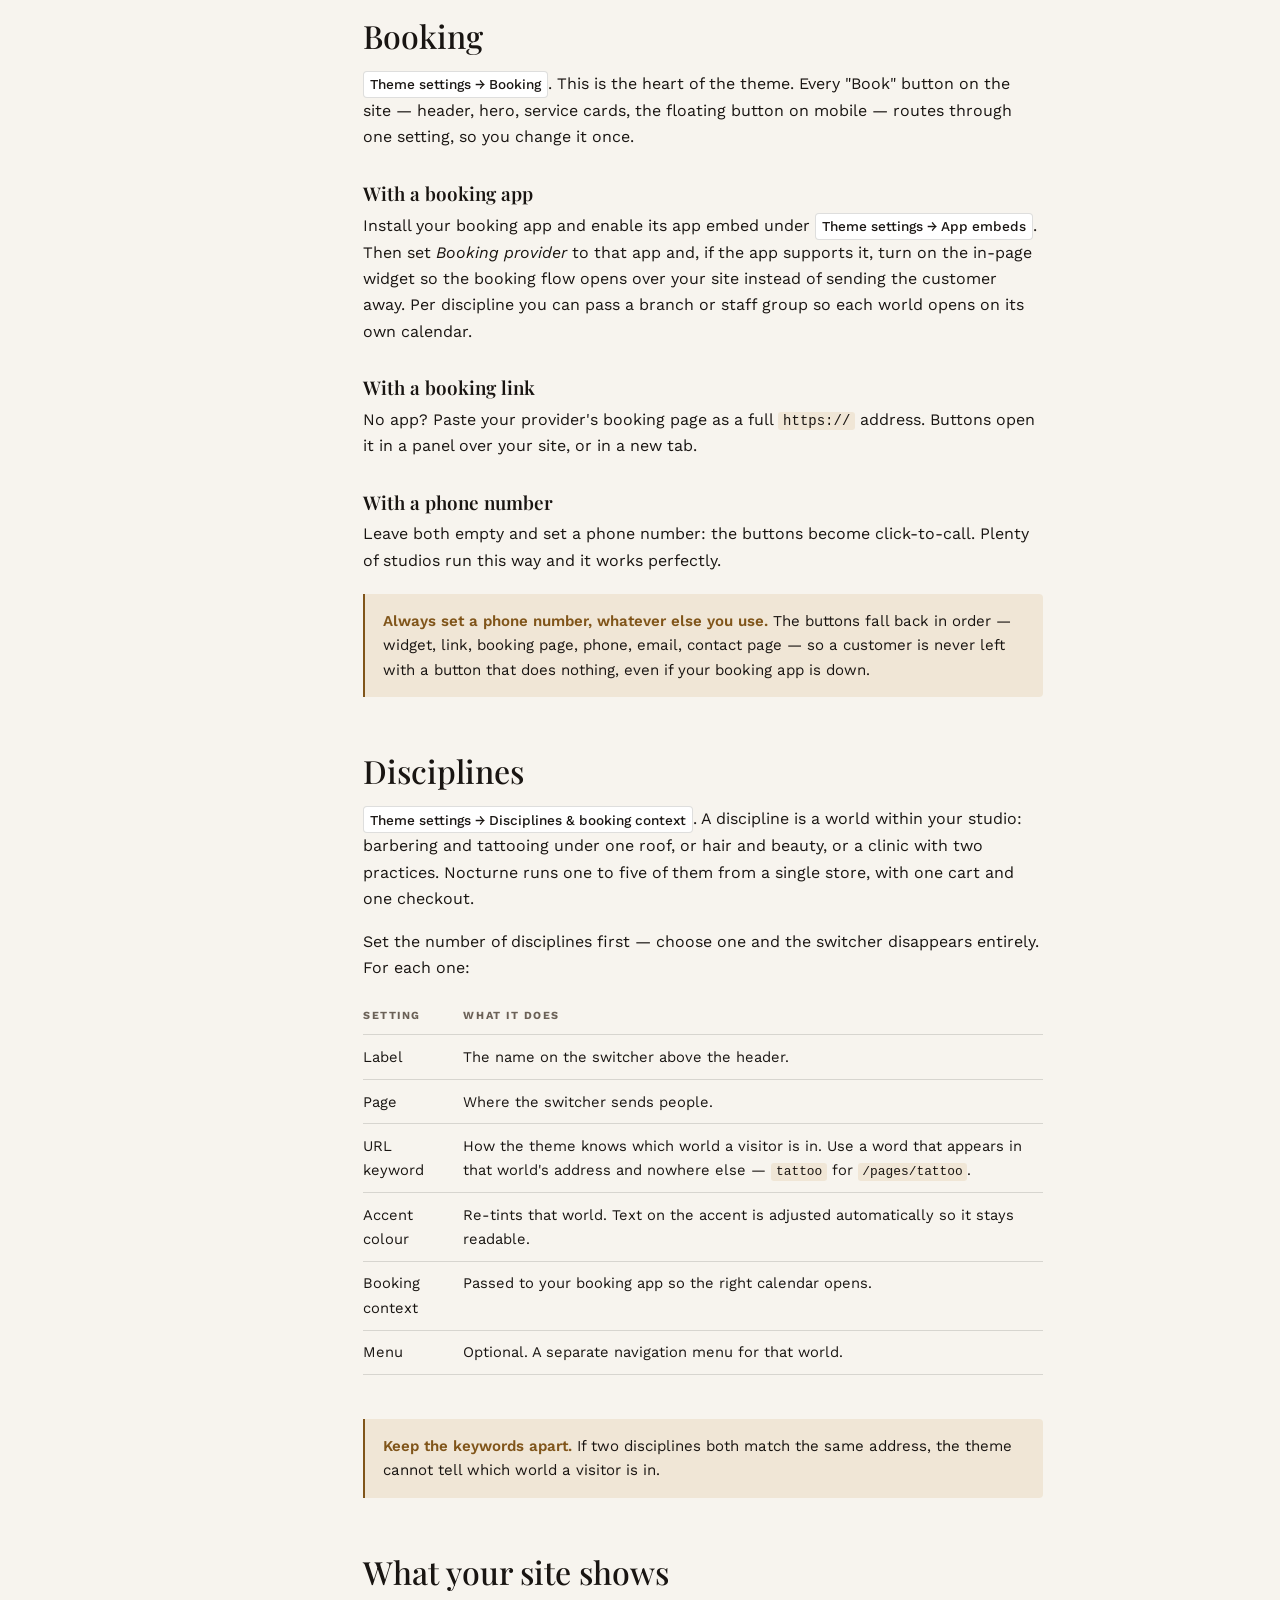
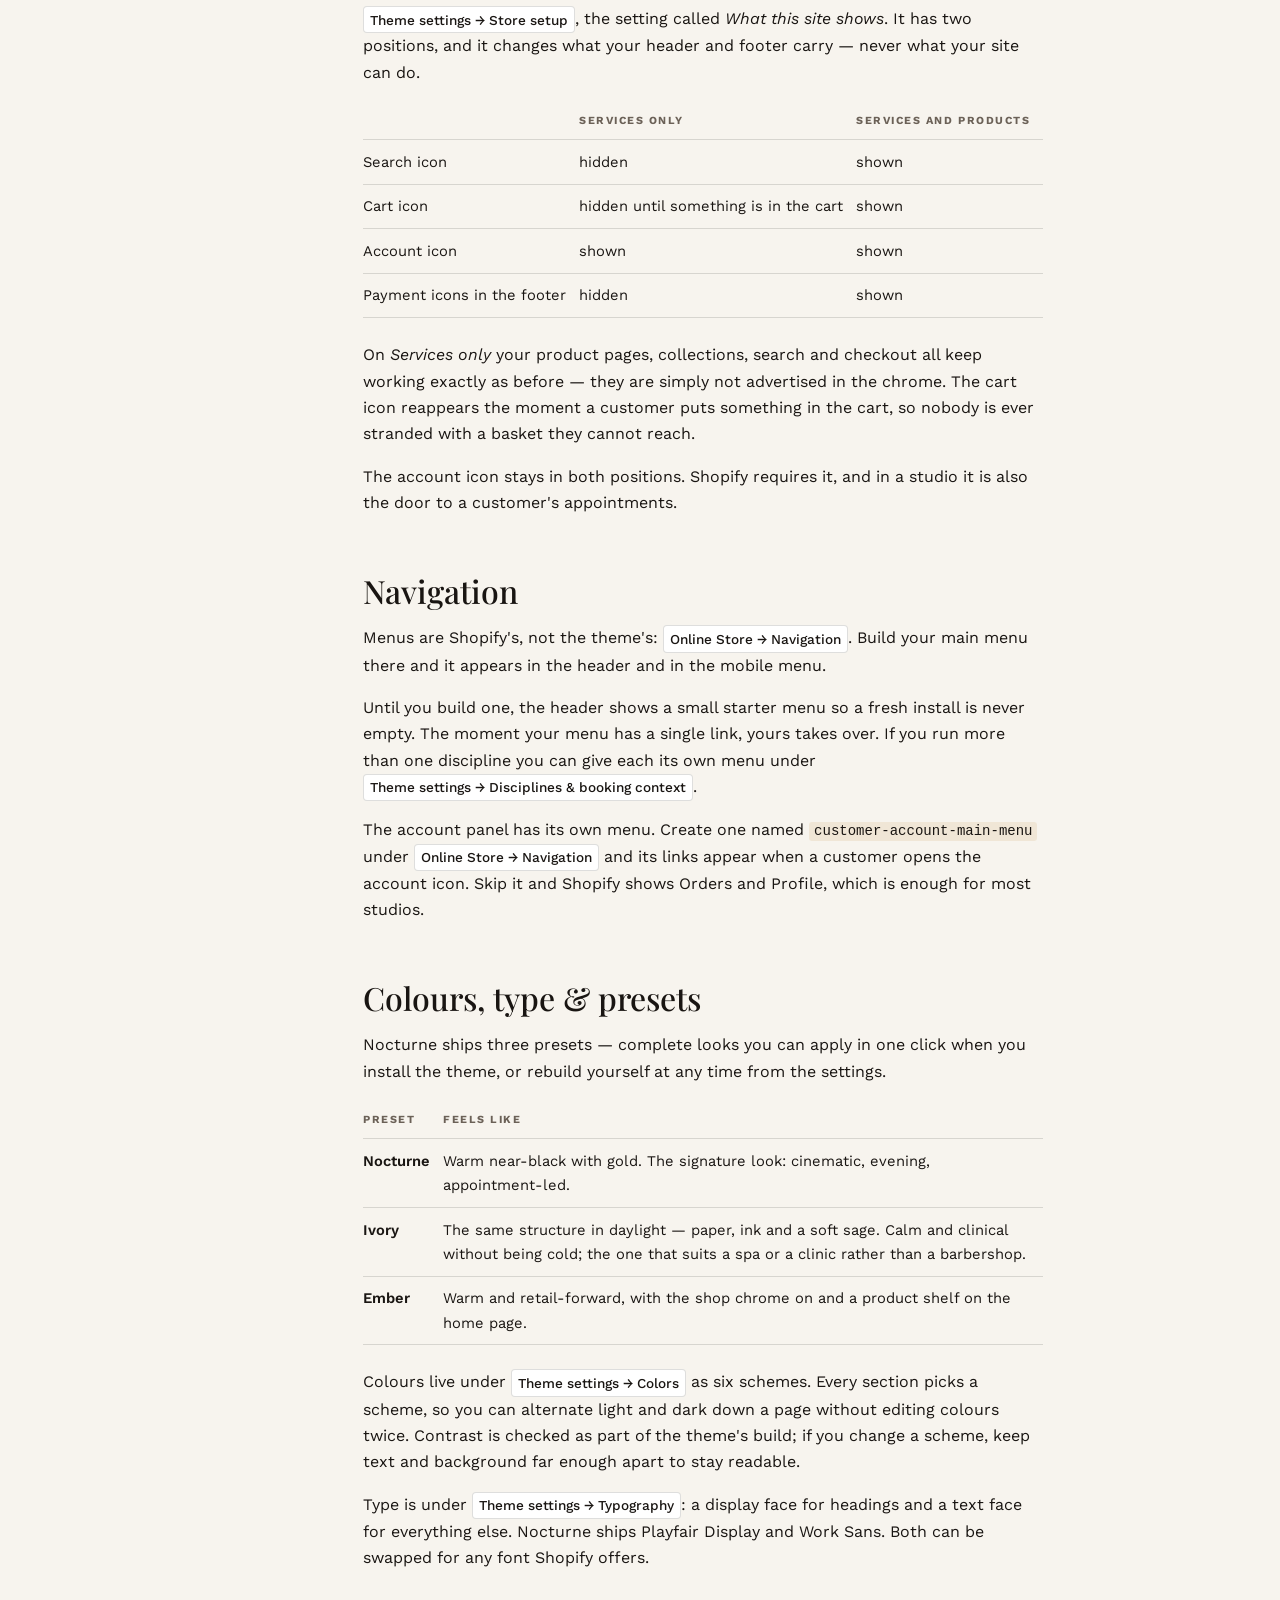
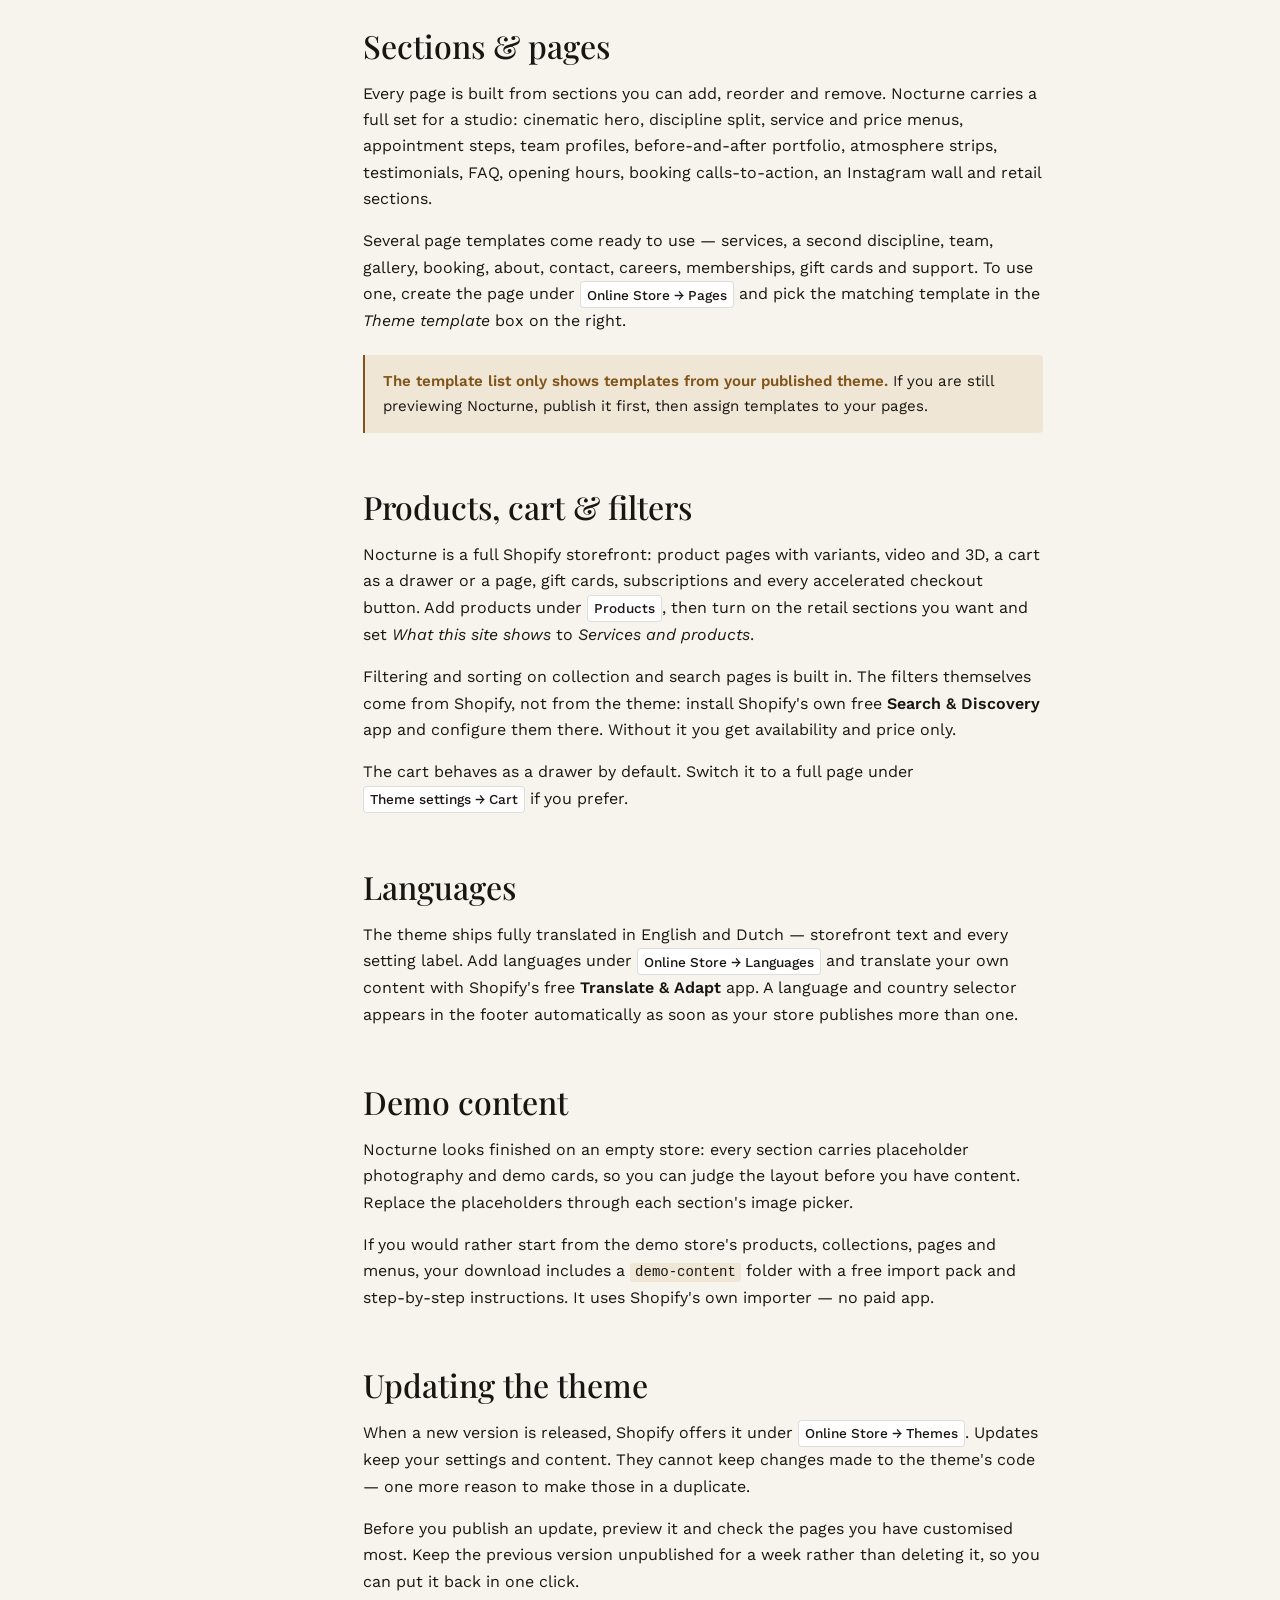
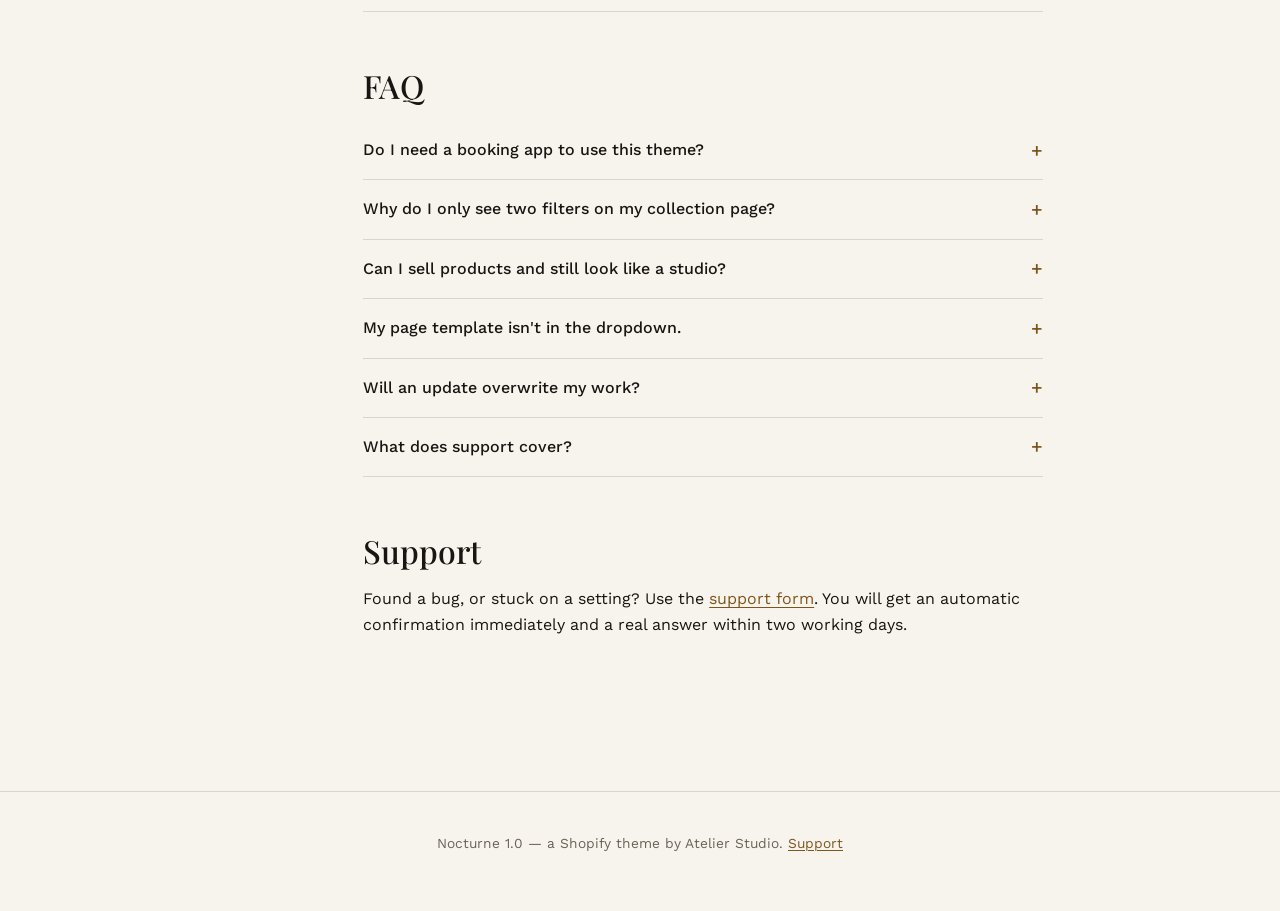
==== commit 25c087a7: "docs: sync from the theme repository" ====
--- a/index.html
+++ b/index.html
@@ -247,7 +247,7 @@
           <thead><tr><th>Preset</th><th>Feels like</th></tr></thead>
           <tbody>
             <tr><td><strong>Nocturne</strong></td><td>Warm near-black with gold. The signature look: cinematic, evening, appointment-led.</td></tr>
-            <tr><td><strong>Ivory</strong></td><td>The same structure in daylight — paper, ink and a deeper gold. Calm and clinical without being cold.</td></tr>
+            <tr><td><strong>Ivory</strong></td><td>The same structure in daylight — paper, ink and a soft sage. Calm and clinical without being cold; the one that suits a spa or a clinic rather than a barbershop.</td></tr>
             <tr><td><strong>Ember</strong></td><td>Warm and retail-forward, with the shop chrome on and a product shelf on the home page.</td></tr>
           </tbody>
         </table>
